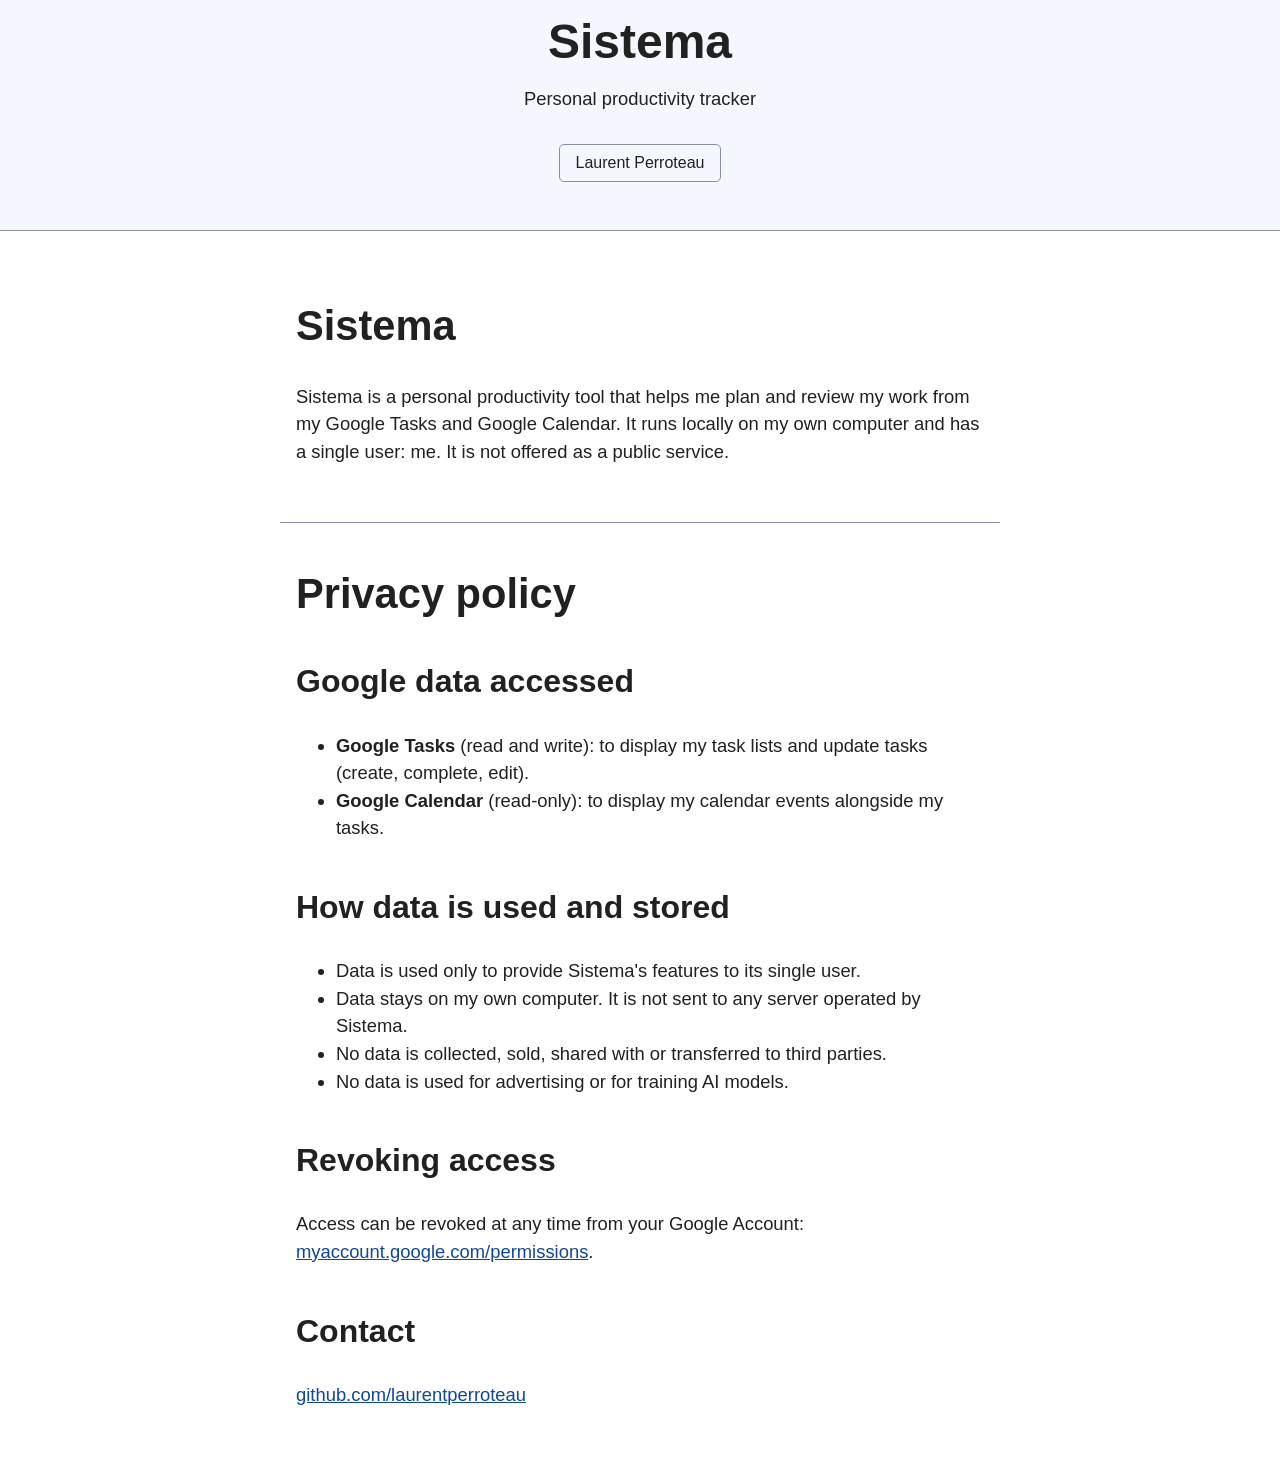
==== sistema/index.html @ 55a60266 "Redesign home page and add Sistema privacy page - Home: avatar, title, social links, Sistema project" ====
<!DOCTYPE html>
<html lang="en">
  <head>
    <meta charset="utf-8">
    <meta name="viewport" content="width=device-width, initial-scale=1">
    <title>Sistema — Laurent Perroteau</title>
    <link rel="stylesheet" href="/simple.css">
  </head>
  <body>
    <header>
      <h1>Sistema</h1>
      <p>Personal productivity tracker</p>
      <nav>
        <a href="/">Laurent Perroteau</a>
      </nav>
    </header>
    <main>
      <section>
        <h2>Sistema</h2>
        <p>
          Sistema is a personal productivity tool that helps me plan and review my work
          from my Google Tasks and Google Calendar. It runs locally on my own computer
          and has a single user: me. It is not offered as a public service.
        </p>
        <!-- <figure><img src="/sistema/screenshot.png" alt="Sistema screenshot"></figure> -->
      </section>

      <section>
        <h2>Privacy policy</h2>
        <h3>Google data accessed</h3>
        <ul>
          <li><strong>Google Tasks</strong> (read and write): to display my task lists and update tasks (create, complete, edit).</li>
          <li><strong>Google Calendar</strong> (read-only): to display my calendar events alongside my tasks.</li>
        </ul>
        <h3>How data is used and stored</h3>
        <ul>
          <li>Data is used only to provide Sistema's features to its single user.</li>
          <li>Data stays on my own computer. It is not sent to any server operated by Sistema.</li>
          <li>No data is collected, sold, shared with or transferred to third parties.</li>
          <li>No data is used for advertising or for training AI models.</li>
        </ul>
        <h3>Revoking access</h3>
        <p>
          Access can be revoked at any time from your Google Account:
          <a href="https://myaccount.google.com/permissions" target="_blank" rel="noopener">myaccount.google.com/permissions</a>.
        </p>
        <h3>Contact</h3>
        <p>
          <a href="https://github.com/laurentperroteau" target="_blank" rel="noopener">github.com/laurentperroteau</a>
        </p>
      </section>
    </main>
  </body>
</html>
---- simple.css ----
/* Simple.css (https://simplecss.org) - MIT License, (c) Kev Quirk */
/* Global variables. */
:root {
  /* Set sans-serif & mono fonts */
  --sans-font: -apple-system, BlinkMacSystemFont, "Avenir Next", Avenir,
    "Nimbus Sans L", Roboto, "Noto Sans", "Segoe UI", Arial, Helvetica,
    "Helvetica Neue", sans-serif;
  --serif-font: ui-serif, Georgia, Cambria, "Times New Roman", Times, serif;
  --mono-font: Consolas, Menlo, Monaco, "Andale Mono", "Ubuntu Mono", monospace;
  --standard-border-radius: 5px;
  --border-width: 1px;

  /* Default (light) theme */
  --bg: #fff;
  --accent-bg: #f5f7ff;
  --text: #212121;
  --text-light: #585858;
  --border: #898EA4;
  --accent: #0d47a1;
  --accent-hover: #1266e2;
  --accent-text: var(--bg);
  --code: #d81b60;
  --preformatted: #444;
  --marked: #ffdd33;
  --disabled: #efefef;
}

/* Dark theme */
@media (prefers-color-scheme: dark) {
  :root {
    color-scheme: dark;
    --bg: #212121;
    --accent-bg: #2b2b2b;
    --text: #dcdcdc;
    --text-light: #ababab;
    --accent: #ffb300;
    --accent-hover: #ffe099;
    --accent-text: var(--bg);
    --code: #f06292;
    --preformatted: #ccc;
    --disabled: #111;
  }
  /* Add a bit of transparency so light media isn't so glaring in dark mode */
  img,
  video {
    opacity: 0.8;
  }
}

/* Reset box-sizing */
*, *::before, *::after {
  box-sizing: border-box;
}

/* Reset default appearance */
textarea,
select,
input,
progress {
  appearance: none;
  -webkit-appearance: none;
  -moz-appearance: none;
}

html {
  /* Set the font globally */
  font-family: var(--sans-font);
  scroll-behavior: smooth;
}

/* Make the body a nice central block */
body {
  color: var(--text);
  background-color: var(--bg);
  font-size: 1.15rem;
  line-height: 1.5;
  display: grid;
  grid-template-columns: 1fr min(45rem, 90%) 1fr;
  margin: 0;
}
body > * {
  grid-column: 2;
}

/* Make the header bg full width, but the content inline with body */
body > header {
  background-color: var(--accent-bg);
  border-bottom: var(--border-width) solid var(--border);
  text-align: center;
  padding: 0 0.5rem 2rem 0.5rem;
  grid-column: 1 / -1;
}

body > header > *:only-child {
  margin-block-start: 2rem;
}

body > header h1 {
  max-width: 1200px;
  margin: 1rem auto;
}

body > header p {
  max-width: 40rem;
  margin: 1rem auto;
}

/* Add a little padding to ensure spacing is correct between content and header nav */
main {
  padding-top: 1.5rem;
}

body > footer {
  margin-top: 4rem;
  padding: 2rem 1rem 1.5rem 1rem;
  color: var(--text-light);
  font-size: 0.9rem;
  text-align: center;
  border-top: var(--border-width) solid var(--border);
}

/* Format headers */
h1 {
  font-size: 3rem;
}

h2 {
  font-size: 2.6rem;
  margin-top: 3rem;
}

h3 {
  font-size: 2rem;
  margin-top: 3rem;
}

h4 {
  font-size: 1.44rem;
}

h5 {
  font-size: 1.15rem;
}

h6 {
  font-size: 0.96rem;
}

p {
  margin: 1.5rem 0;
}

/* Prevent long strings from overflowing container */
p, h1, h2, h3, h4, h5, h6 {
  overflow-wrap: break-word;
}

/* Fix line height when title wraps */
h1,
h2,
h3 {
  line-height: 1.1;
}

/* Reduce header size on mobile */
@media only screen and (max-width: 720px) {
  h1 {
    font-size: 2.5rem;
  }

  h2 {
    font-size: 2.1rem;
  }

  h3 {
    font-size: 1.75rem;
  }

  h4 {
    font-size: 1.25rem;
  }
}

/* Format links & buttons */
a,
a:visited {
  color: var(--accent);
}

a:hover {
  text-decoration: none;
}

button,
.button,
a.button, /* extra specificity to override a */
input[type="submit"],
input[type="reset"],
input[type="button"] {
  border: var(--border-width) solid var(--accent);
  background-color: var(--accent);
  color: var(--accent-text);
  padding: 0.5em;
  text-decoration: none;
  line-height: normal;
}

.button[aria-disabled="true"], 
input:disabled,
textarea:disabled,
select:disabled,
button[disabled] {
  cursor: not-allowed;
  background-color: var(--disabled);
  border-color: var(--disabled);
  color: var(--text-light);
}

input[type="range"] {
  padding: 0;
}

/* Set the cursor to '?' on an abbreviation and style the abbreviation to show that there is more information underneath */
abbr[title] {
  cursor: help;
  text-decoration-line: underline;
  text-decoration-style: dotted;
}

button:enabled:hover,
.button:not([aria-disabled="true"]):hover,
input[type="submit"]:enabled:hover,
input[type="reset"]:enabled:hover,
input[type="button"]:enabled:hover {
  background-color: var(--accent-hover);
  border-color: var(--accent-hover);
  cursor: pointer;
}

.button:focus-visible,
button:focus-visible:where(:enabled),
input:enabled:focus-visible:where(
  [type="submit"],
  [type="reset"],
  [type="button"]
) {
  outline: 2px solid var(--accent);
  outline-offset: 1px;
}

/* Format navigation */
header nav {
  font-size: 1rem;
  line-height: 2;
  padding: 1rem 0 0 0;
}

/* Use flexbox to allow items to wrap, as needed */
header nav ul,
header nav ol {
  align-content: space-around;
  align-items: center;
  display: flex;
  flex-direction: row;
  flex-wrap: wrap;
  justify-content: center;
  list-style-type: none;
  margin: 0;
  padding: 0;
}

/* List items are inline elements, make them behave more like blocks */
header nav ul li,
header nav ol li {
  display: inline-block;
}

header nav a,
header nav a:visited {
  margin: 0 0.5rem 1rem 0.5rem;
  border: var(--border-width) solid var(--border);
  border-radius: var(--standard-border-radius);
  color: var(--text);
  display: inline-block;
  padding: 0.1rem 1rem;
  text-decoration: none;
}

header nav a:hover,
header nav a.current,
header nav a[aria-current="page"],
header nav a[aria-current="true"] {
  background: var(--bg);
  border-color: var(--accent);
  color: var(--accent);
  cursor: pointer;
}

/* Reduce nav side on mobile */
@media only screen and (max-width: 720px) {
  header nav a {
    border: none;
    padding: 0;
    text-decoration: underline;
    line-height: 1;
  }

  header nav a.current {
    background: none;
  }
}

/* Consolidate box styling */
aside, details, pre, progress {
  background-color: var(--accent-bg);
  border: var(--border-width) solid var(--border);
  border-radius: var(--standard-border-radius);
  margin-bottom: 1rem;
}

aside {
  font-size: 1rem;
  width: 30%;
  padding: 0 15px;
  margin-inline-start: 15px;
  float: right;
}
*[dir="rtl"] aside {
  float: left;
}

/* Make aside full-width on mobile */
@media only screen and (max-width: 720px) {
  aside {
    width: 100%;
    float: none;
    margin-inline-start: 0;
  }
}

article, fieldset, dialog {
  border: var(--border-width) solid var(--border);
  padding: 1rem;
  border-radius: var(--standard-border-radius);
  margin-bottom: 1rem;
}

article h2:first-child,
section h2:first-child,
article h3:first-child,
section h3:first-child {
  margin-top: 1rem;
}

section {
  border-top: var(--border-width) solid var(--border);
  border-bottom: var(--border-width) solid var(--border);
  padding: 2rem 1rem;
  margin: 3rem 0;
}

/* Don't double separators when chaining sections */
section + section,
section:first-child {
  border-top: 0;
  padding-top: 0;
}

section + section {
  margin-top: 0;
}

section:last-child {
  border-bottom: 0;
  padding-bottom: 0;
}

details {
  padding: 0.7rem 1rem;
}

summary {
  cursor: pointer;
  font-weight: bold;
  padding: 0.7rem 1rem;
  margin: -0.7rem -1rem;
  word-break: break-word;
}

details[open] > summary + * {
  margin-top: 0;
}

details[open] > summary {
  margin-bottom: 0.5rem;
}

details[open] > :last-child {
  margin-bottom: 0;
}

details h2:first-of-type {
  margin-top: 0;
}

/* Format tables */
table {
  border-collapse: collapse;
  margin: 1.5rem 0;
}

figure > table {
  width: max-content;
  margin: 0;
}

td,
th {
  border: var(--border-width) solid var(--border);
  text-align: start;
  padding: 0.5rem;
}

th {
  background-color: var(--accent-bg);
  font-weight: bold;
}

tr:nth-child(even) {
  /* Set every other cell slightly darker. Improves readability. */
  background-color: var(--accent-bg);
}

table caption {
  font-weight: bold;
  margin-bottom: 0.5rem;
}

/* Format forms */
textarea,
select,
input,
button,
.button {
  font-size: inherit;
  font-family: inherit;
  padding: 0.5em;
  margin-bottom: 0.5rem;
  border-radius: var(--standard-border-radius);
  box-shadow: none;
  max-width: 100%;
  display: inline-block;
}
textarea,
select,
input {
  color: var(--text);
  background-color: var(--bg);
  border: var(--border-width) solid var(--border);
}
label {
  display: block;
}
textarea:not([cols]) {
  width: 100%;
}

/* Add arrow to drop-down */
select:not([multiple]) {
  background-image: linear-gradient(45deg, transparent 49%, var(--text) 51%),
    linear-gradient(135deg, var(--text) 51%, transparent 49%);
  background-position: calc(100% - 15px), calc(100% - 10px);
  background-size: 5px 5px, 5px 5px;
  background-repeat: no-repeat;
  padding-inline-end: 25px;
}
*[dir="rtl"] select:not([multiple]) {
  background-position: 10px, 15px;
}

/* checkbox and radio button style */
input[type="checkbox"],
input[type="radio"] {
  vertical-align: middle;
  position: relative;
  width: min-content;
}

input[type="checkbox"] + label,
input[type="radio"] + label {
  display: inline-block;
}

input[type="radio"] {
  border-radius: 100%;
}

input[type="checkbox"]:checked,
input[type="radio"]:checked {
  background-color: var(--accent);
}

input[type="checkbox"]:checked::after {
  /* Creates a rectangle with colored right and bottom borders which is rotated to look like a check mark */
  content: " ";
  width: 0.2em;
  height: 0.4em;
  border-radius: 0;
  position: absolute;
  top: 0.04em;
  left: 0.18em;
  background-color: transparent;
  border-right: solid var(--bg) 0.08em;
  border-bottom: solid var(--bg) 0.08em;
  font-size: 1.8em;
  transform: rotate(45deg);
}
input[type="radio"]:checked::after {
  /* creates a colored circle for the checked radio button  */
  content: " ";
  width: 0.3em;
  height: 0.3em;
  border-radius: 100%;
  position: absolute;
  top: 0.125em;
  background-color: var(--bg);
  left: 0.125em;
  font-size: 1.8em;
}

/* Makes input fields wider on smaller screens */
@media only screen and (max-width: 720px) {
  textarea,
  select,
  input {
    width: 100%;
  }
}

/* Set a height for color input */
input[type="color"] {
  height: 2.5rem;
  padding:  0.2rem;
}

/* do not show border around file selector button */
input[type="file"] {
  border: 0;
}

/* Misc body elements */
hr {
  border: none;
  height: var(--border-width);
  background: var(--border);
  margin: 1rem auto;
}

mark {
  padding: 2px 5px;
  border-radius: var(--standard-border-radius);
  background-color: var(--marked);
  color: black;
}

mark a {
  color: var(--accent);
}

img,
video {
  max-width: 100%;
  height: auto;
  border-radius: var(--standard-border-radius);
}

figure {
  margin: 0;
  display: block;
  overflow-x: auto;
}

figure > img,
figure > picture > img {
  display: block;
  margin-inline: auto;
}

figcaption {
  position: sticky;
  left: 0;
  text-align: center;
  font-size: 0.9rem;
  color: var(--text-light);
  margin-block: 1rem;
}

blockquote {
  margin-inline-start: 2rem;
  margin-inline-end: 0;
  margin-block: 2rem;
  padding: 0.4rem 0.8rem;
  border-inline-start: 0.35rem solid var(--accent);
  color: var(--text-light);
  font-style: italic;
}

cite {
  font-size: 0.9rem;
  color: var(--text-light);
  font-style: normal;
}

dt {
    color: var(--text-light);
}

/* Use mono font for code elements */
code,
pre,
pre span,
kbd,
samp {
  font-family: var(--mono-font);
  color: var(--code);
}

kbd {
  color: var(--preformatted);
  border: var(--border-width) solid var(--preformatted);
  border-bottom: 3px solid var(--preformatted);
  border-radius: var(--standard-border-radius);
  padding: 0.1rem 0.4rem;
}

pre {
  padding: 1rem 1.4rem;
  max-width: 100%;
  overflow: auto;
  color: var(--preformatted);
}

/* Fix embedded code within pre */
pre code {
  color: var(--preformatted);
  background: none;
  margin: 0;
  padding: 0;
}

/* Progress bars */
/* Declarations are repeated because you */
/* cannot combine vendor-specific selectors */
progress {
  width: 100%;
}

progress:indeterminate {
  background-color: var(--accent-bg);
}

progress::-webkit-progress-bar {
  border-radius: var(--standard-border-radius);
  background-color: var(--accent-bg);
}

progress::-webkit-progress-value {
  border-radius: var(--standard-border-radius);
  background-color: var(--accent);
}

progress::-moz-progress-bar {
  border-radius: var(--standard-border-radius);
  background-color: var(--accent);
  transition-property: width;
  transition-duration: 0.3s;
}

progress:indeterminate::-moz-progress-bar {
  background-color: var(--accent-bg);
}

dialog {
  background-color: var(--bg);
  max-width: 40rem;
  margin: auto;
}

dialog::backdrop {
  background-color: var(--bg);
  opacity: 0.8;
}

dialog h2:first-of-type {
  margin-top: 0;
}

@media only screen and (max-width: 720px) {
  dialog {
    max-width: calc(100vw - 2rem);
  }
}

/* Superscript & Subscript */
/* Prevent scripts from affecting line-height. */
sup, sub {
  vertical-align: baseline;
  position: relative;
}

sup {
  top: -0.4em;
}

sub { 
  top: 0.3em; 
}

/* Classes for notices */
.notice {
  background: var(--accent-bg);
  border: var(--border-width) solid var(--border);
  border-radius: var(--standard-border-radius);
  padding: 1.5rem;
  margin: 2rem 0;
}

div.notice p:first-of-type {
	margin-top: 0;
}

div.notice p:last-of-type {
	margin-bottom: 0;
}

/* Print */
@media print {
  @page {
    margin: 1cm;
  }
  body {
    display: block;
  }
  body > header {
    background-color: unset;
  }
  body > header nav,
  body > footer {
    display: none;
  }
  article {
    border: none;
    padding: 0;
  }
  a[href^="http"]::after {
    content: " <" attr(href) ">";
  }
  abbr[title]:after {
    content: " (" attr(title) ")";
  }
  a {
    text-decoration: none;
  }
  p {
    widows: 3;
    orphans: 3;
  }
  hr {
    border-top: var(--border-width) solid var(--border);
  }
  mark {
    border: var(--border-width) solid var(--border);
  }
  figure {
    break-inside: avoid;
  }
  pre code {
    white-space: pre-wrap;
  }
}
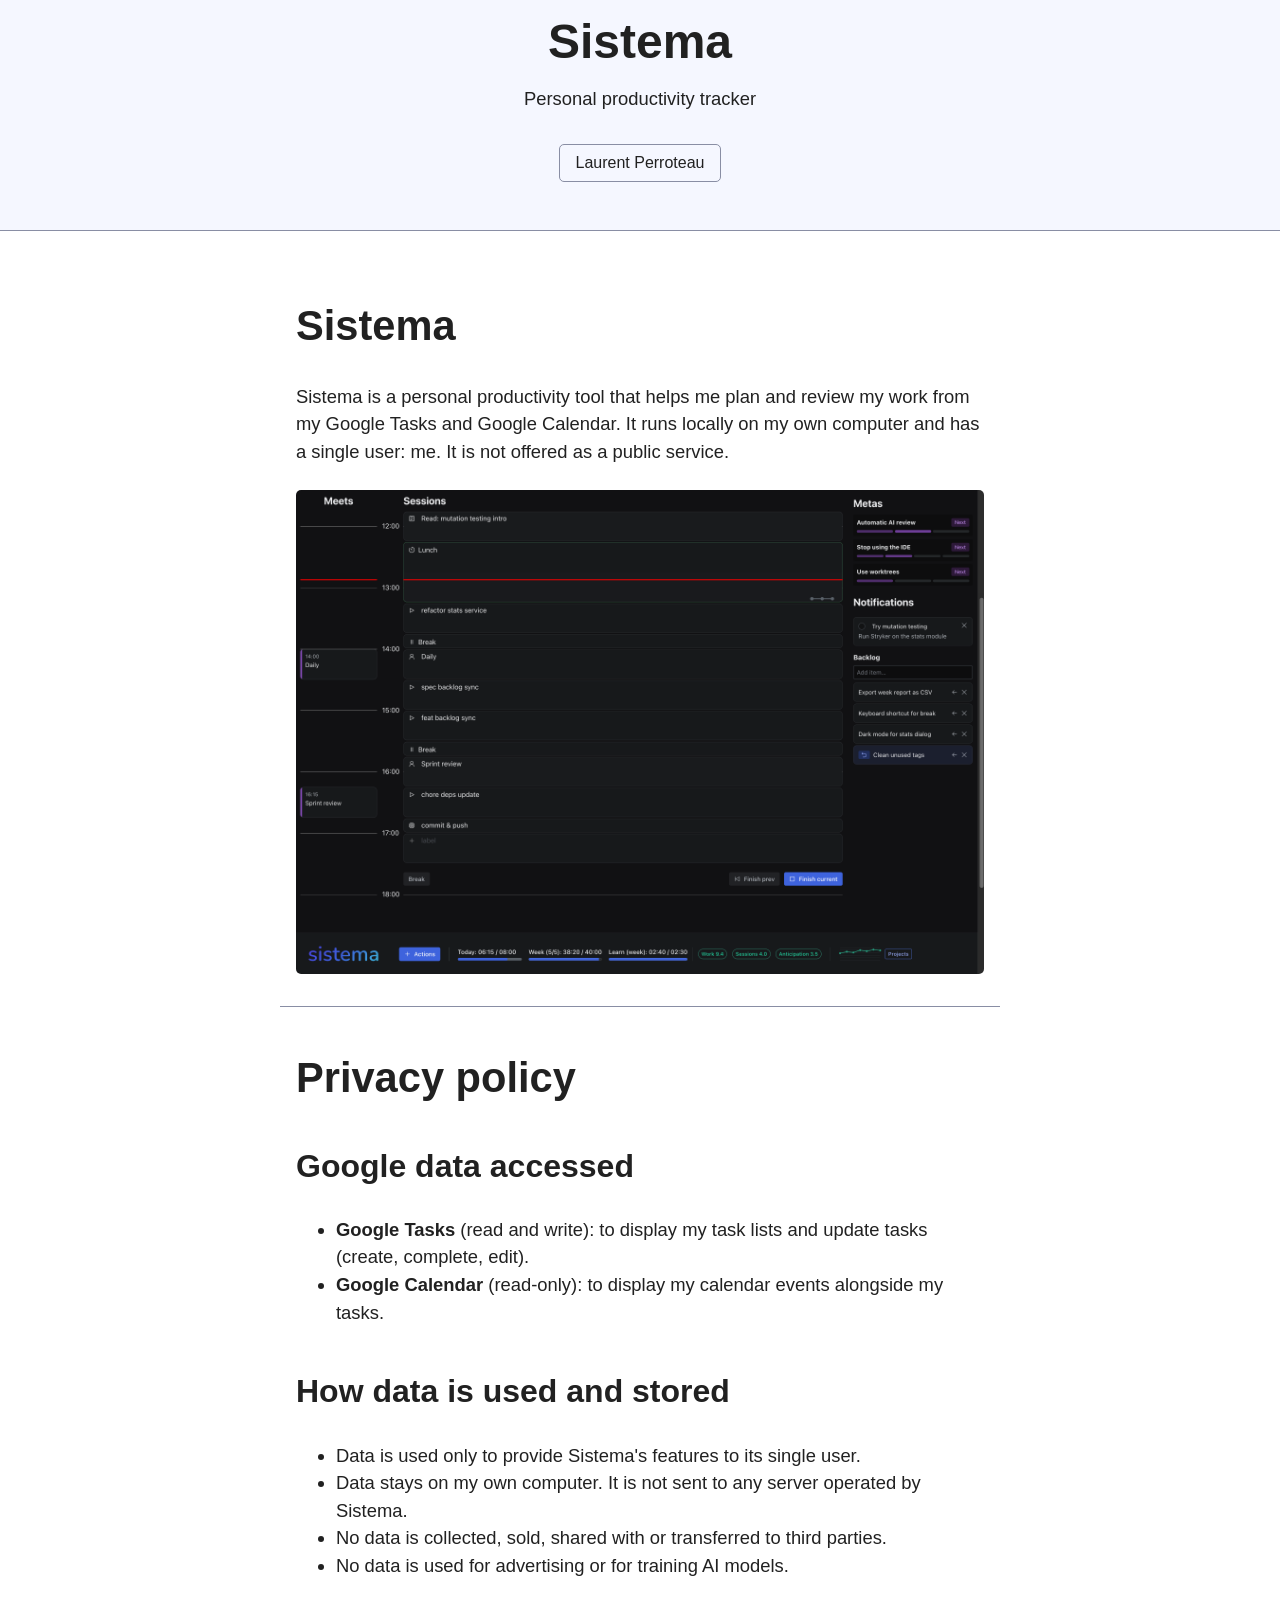
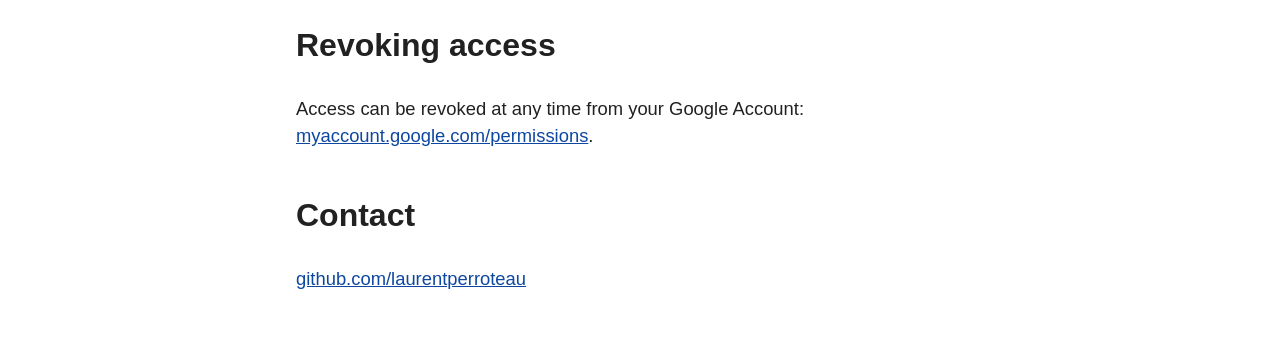
==== commit cfd68fb5: "Add Sistema screenshot" ====
--- a/sistema/index.html
+++ b/sistema/index.html
@@ -22,7 +22,7 @@
           from my Google Tasks and Google Calendar. It runs locally on my own computer
           and has a single user: me. It is not offered as a public service.
         </p>
-        <!-- <figure><img src="/sistema/screenshot.png" alt="Sistema screenshot"></figure> -->
+        <figure><img src="/sistema/screenshot.png" alt="Sistema screenshot" width="1452" height="1022"></figure>
       </section>
 
       <section>
